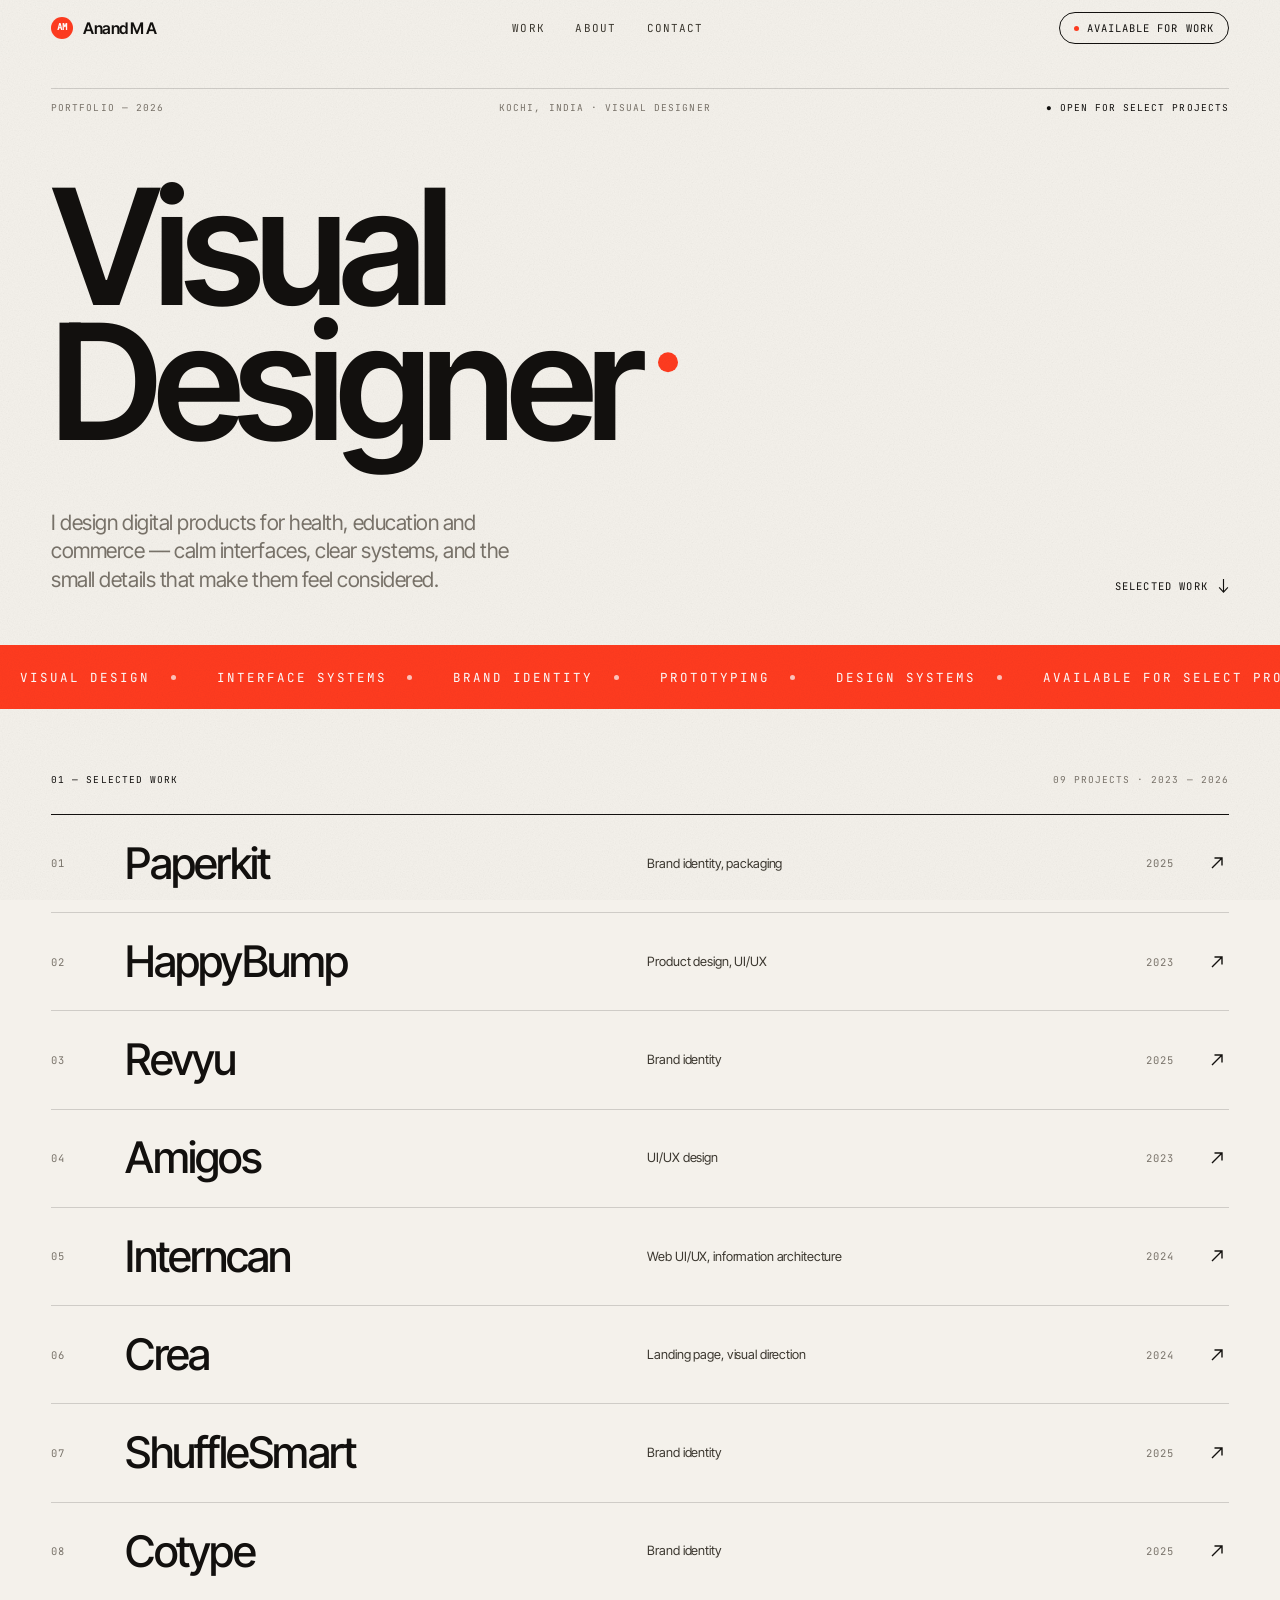
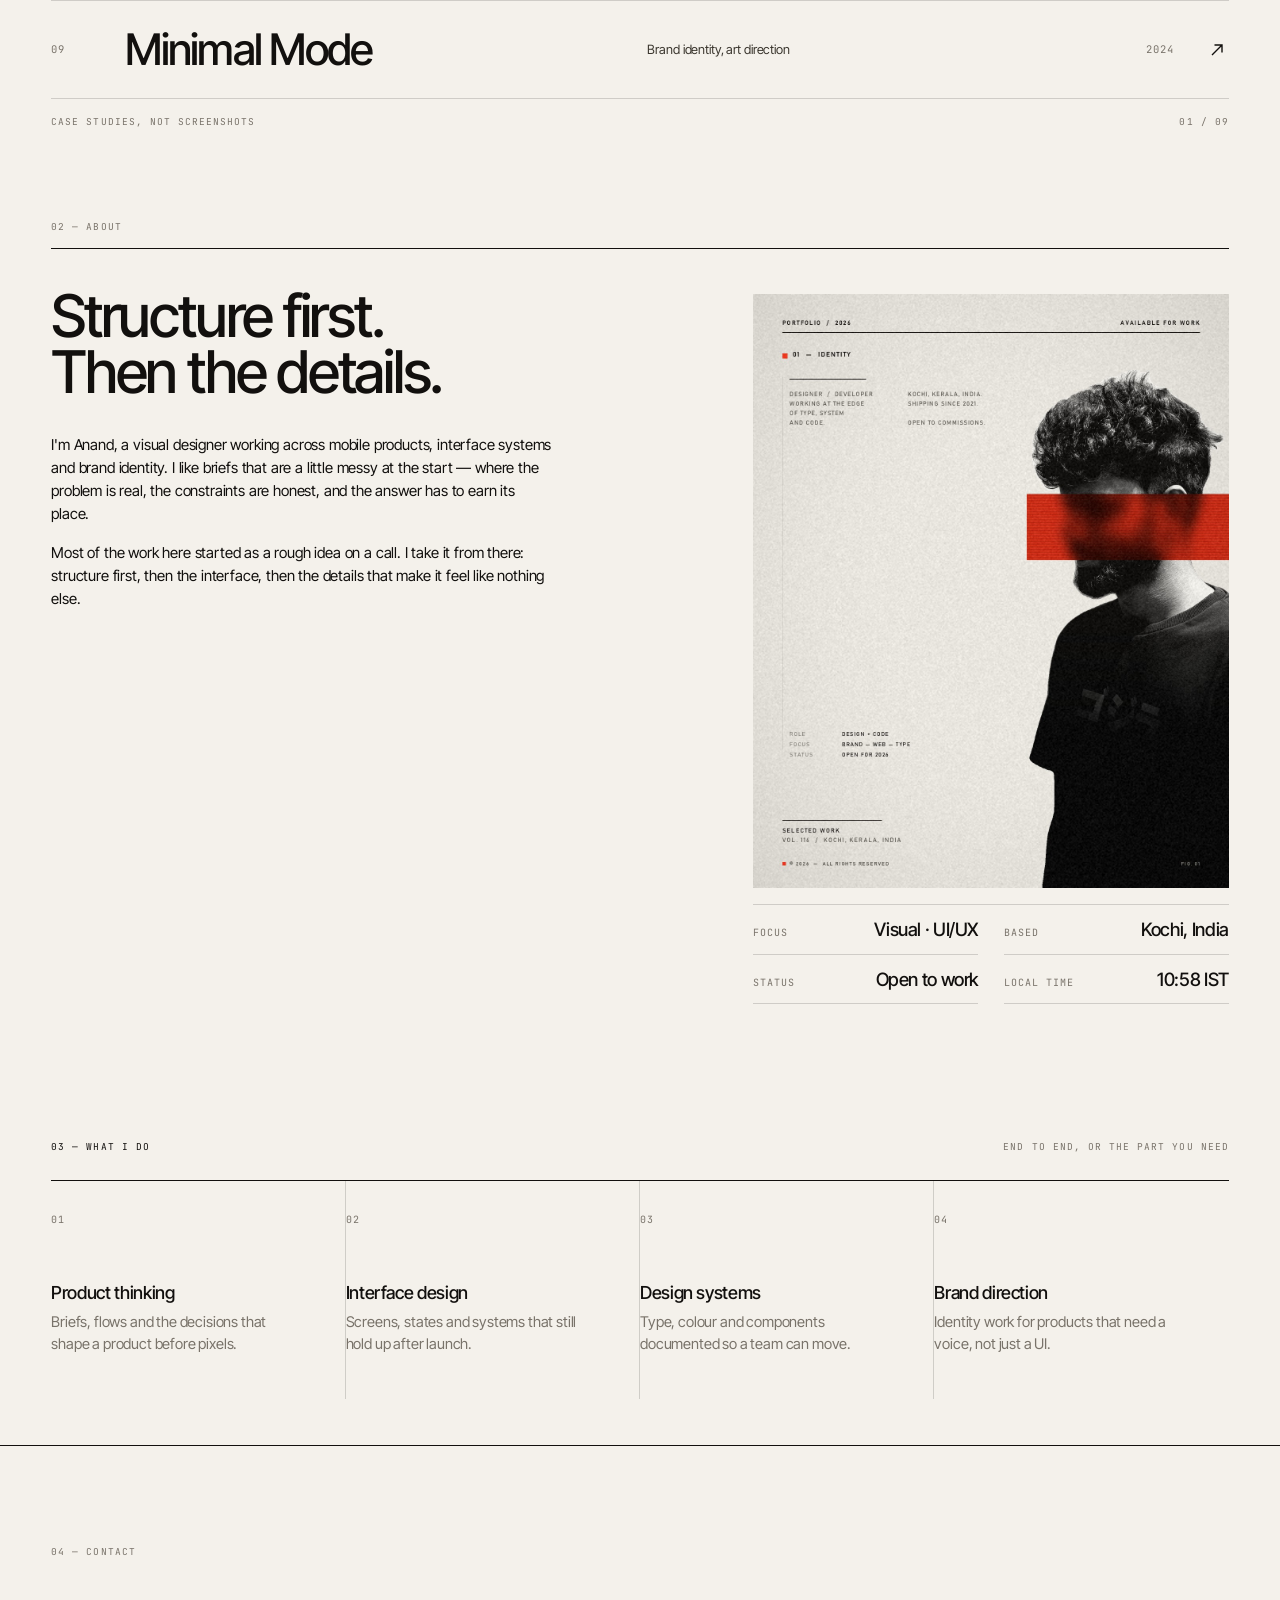
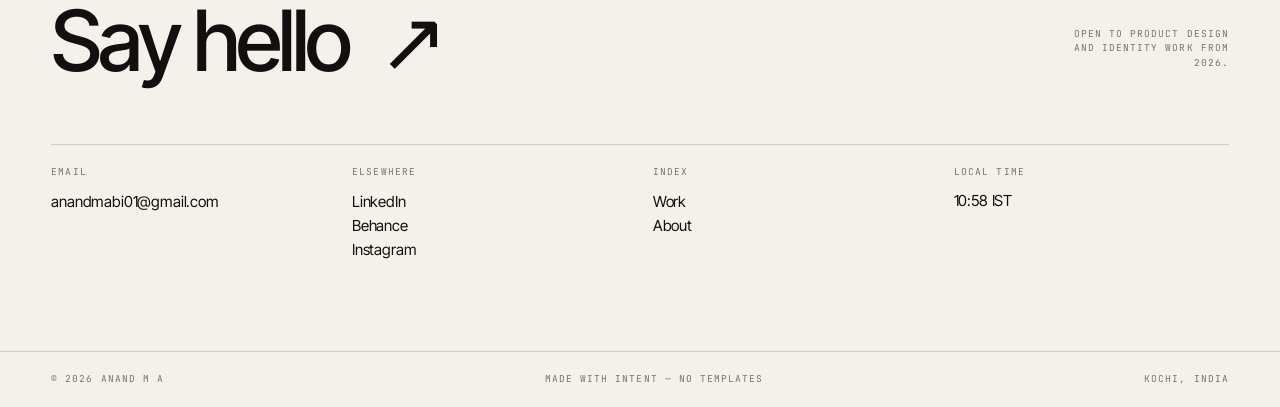
==== index.html @ 8d5a1444 "v0" ====
<!DOCTYPE html>
<html lang="en">
<head>
<meta charset="utf-8">
<meta name="viewport" content="width=device-width,initial-scale=1">
<title>Anand M A — Visual Designer</title>
<meta name="description" content="Visual designer working across mobile products, interface systems and brand identity.">
<meta property="og:title" content="Anand M A — Visual Designer">
<meta property="og:description" content="Visual designer working across mobile products, interface systems and brand identity.">
<meta property="og:type" content="website">
<link rel="stylesheet" href="css/styles.css">
</head>
<body data-page="home">
<div class="progress" aria-hidden="true"></div>

<header class="site-head">
  <div class="wrap site-head__in">
    <a class="brand" href="index.html" aria-label="Anand M A — home">
      <span class="brand__mark"><span>AM</span></span>
      <span>Anand M A</span>
    </a>
    <nav class="nav" aria-label="Primary"><a href="#work">Work</a><a href="#about">About</a><a href="#contact">Contact</a></nav>
    <div class="site-head__right">
      <a class="head-cta" href="mailto:anandmabi01@gmail.com"><i></i>Available for work</a>
    </div>
  </div>
</header>

<main>
  <section class="hero">
    <div class="wrap">
      <div class="hero__meta">
        <span class="mono">Portfolio — 2026</span>
        <span class="mono">Kochi, India · Visual Designer</span>
        <span class="mono mono--ink">● Open for select projects</span>
      </div>
      <div class="hero__body">
        <h1 class="h1 hero__title" data-reveal>
          <span class="line">Visual</span>
          <span class="line line--2">Designer<span class="dot"></span></span>
        </h1>
        <div class="hero__aside">
          <p class="hero__para lede dim" data-reveal data-delay="1">
            I design digital products for health, education and commerce — calm interfaces,
            clear systems, and the small details that make them feel considered.
          </p>
          <a class="hero__scroll" href="#work" data-reveal data-delay="2">
            Selected work
            <svg viewBox="0 0 12 16" fill="none" stroke="currentColor" stroke-width="1.3" aria-hidden="true"><path d="M6 0v14M1 9.5 6 15l5-5.5"/></svg>
          </a>
        </div>
      </div>
    </div>
    <div class="band" aria-hidden="true">
      <div class="band__in"><div class="marquee"><span>Visual design</span><span>Interface systems</span><span>Brand identity</span><span>Prototyping</span><span>Design systems</span><span>Available for select projects</span></div></div>
    </div>
  </section>

  <section class="work" id="work">
    <div class="wrap">
      <div class="section-head">
        <span class="mono mono--ink">01 — Selected work</span>
        <span class="mono">09 projects · 2023 — 2026</span>
      </div>
      <div class="index">
      <a class="index__row" href="work/paperkit.html" data-preview="img/paperkit/01.jpg" data-preview-tag="Paperkit — 2025">
        <span class="index__num">01</span>
        <span class="index__title">Paperkit</span>
        <span class="index__disc">Brand identity, packaging</span>
        <span class="index__year">2025</span>
        <span class="index__arrow"><svg viewBox="0 0 16 16" fill="none" stroke="currentColor" stroke-width="1.4" aria-hidden="true"><path d="M3 13 13 3M5.5 3H13v7.5"/></svg></span>
      </a>
      <a class="index__row" href="work/happybump.html" data-preview="img/happybump/01.jpg" data-preview-tag="HappyBump — 2023">
        <span class="index__num">02</span>
        <span class="index__title">HappyBump</span>
        <span class="index__disc">Product design, UI/UX</span>
        <span class="index__year">2023</span>
        <span class="index__arrow"><svg viewBox="0 0 16 16" fill="none" stroke="currentColor" stroke-width="1.4" aria-hidden="true"><path d="M3 13 13 3M5.5 3H13v7.5"/></svg></span>
      </a>
      <a class="index__row" href="work/revyu.html" data-preview="img/revyu/01.jpg" data-preview-tag="Revyu — 2025">
        <span class="index__num">03</span>
        <span class="index__title">Revyu</span>
        <span class="index__disc">Brand identity</span>
        <span class="index__year">2025</span>
        <span class="index__arrow"><svg viewBox="0 0 16 16" fill="none" stroke="currentColor" stroke-width="1.4" aria-hidden="true"><path d="M3 13 13 3M5.5 3H13v7.5"/></svg></span>
      </a>
      <a class="index__row" href="work/amigos.html" data-preview="img/amigos/01.jpg" data-preview-tag="Amigos — 2023">
        <span class="index__num">04</span>
        <span class="index__title">Amigos</span>
        <span class="index__disc">UI/UX design</span>
        <span class="index__year">2023</span>
        <span class="index__arrow"><svg viewBox="0 0 16 16" fill="none" stroke="currentColor" stroke-width="1.4" aria-hidden="true"><path d="M3 13 13 3M5.5 3H13v7.5"/></svg></span>
      </a>
      <a class="index__row" href="work/interncan.html" data-preview="img/interncan/01.jpg" data-preview-tag="Interncan — 2024">
        <span class="index__num">05</span>
        <span class="index__title">Interncan</span>
        <span class="index__disc">Web UI/UX, information architecture</span>
        <span class="index__year">2024</span>
        <span class="index__arrow"><svg viewBox="0 0 16 16" fill="none" stroke="currentColor" stroke-width="1.4" aria-hidden="true"><path d="M3 13 13 3M5.5 3H13v7.5"/></svg></span>
      </a>
      <a class="index__row" href="work/crea.html" data-preview="img/crea/01.jpg" data-preview-tag="Crea — 2024">
        <span class="index__num">06</span>
        <span class="index__title">Crea</span>
        <span class="index__disc">Landing page, visual direction</span>
        <span class="index__year">2024</span>
        <span class="index__arrow"><svg viewBox="0 0 16 16" fill="none" stroke="currentColor" stroke-width="1.4" aria-hidden="true"><path d="M3 13 13 3M5.5 3H13v7.5"/></svg></span>
      </a>
      <a class="index__row" href="work/shufflesmart.html" data-preview="img/shufflesmart/01.jpg" data-preview-tag="ShuffleSmart — 2025">
        <span class="index__num">07</span>
        <span class="index__title">ShuffleSmart</span>
        <span class="index__disc">Brand identity</span>
        <span class="index__year">2025</span>
        <span class="index__arrow"><svg viewBox="0 0 16 16" fill="none" stroke="currentColor" stroke-width="1.4" aria-hidden="true"><path d="M3 13 13 3M5.5 3H13v7.5"/></svg></span>
      </a>
      <a class="index__row" href="work/cotype.html" data-preview="img/cotype/01.jpg" data-preview-tag="Cotype — 2025">
        <span class="index__num">08</span>
        <span class="index__title">Cotype</span>
        <span class="index__disc">Brand identity</span>
        <span class="index__year">2025</span>
        <span class="index__arrow"><svg viewBox="0 0 16 16" fill="none" stroke="currentColor" stroke-width="1.4" aria-hidden="true"><path d="M3 13 13 3M5.5 3H13v7.5"/></svg></span>
      </a>
      <a class="index__row" href="work/minimal-mode.html" data-preview="img/minimal-mode/01.jpg" data-preview-tag="Minimal Mode — 2024">
        <span class="index__num">09</span>
        <span class="index__title">Minimal Mode</span>
        <span class="index__disc">Brand identity, art direction</span>
        <span class="index__year">2024</span>
        <span class="index__arrow"><svg viewBox="0 0 16 16" fill="none" stroke="currentColor" stroke-width="1.4" aria-hidden="true"><path d="M3 13 13 3M5.5 3H13v7.5"/></svg></span>
      </a>
      </div>
      <div class="index__foot">
        <span class="mono">Case studies, not screenshots</span>
        <span class="mono">01 / 09</span>
      </div>
    </div>
  </section>

  <section class="section" id="about">
    <div class="wrap">
      <div class="about">
        <div class="about__label mono">02 — About</div>
        <div class="about__main">
          <h2 class="h2" data-reveal>Structure first.<br>Then the details.</h2>
          <div style="max-width:56ch;margin-top:clamp(20px,2.6vw,34px)" data-reveal data-delay="1">
            <p>I&#x27;m Anand, a visual designer working across mobile products, interface systems and brand identity. I like briefs that are a little messy at the start — where the problem is real, the constraints are honest, and the answer has to earn its place.</p><p>Most of the work here started as a rough idea on a call. I take it from there: structure first, then the interface, then the details that make it feel like nothing else.</p>
          </div>
        </div>
        <aside class="about__side">
          <figure class="about__portrait" data-reveal>
            <img src="img/portrait.jpg" alt="Portrait of Anand M A" width="1200" height="1500" loading="lazy" decoding="async">
          </figure>
          <div class="stats">
            <div class="stat"><span>Focus</span><b>Visual · UI/UX</b></div>
            <div class="stat"><span>Based</span><b>Kochi, India</b></div>
            <div class="stat"><span>Status</span><b>Open to work</b></div>
            <div class="stat"><span>Local time</span><b data-clock>—</b></div>
          </div>
        </aside>
      </div>
    </div>
  </section>

  <section class="section section--tight">
    <div class="wrap">
      <div class="section-head">
        <span class="mono mono--ink">03 — What I do</span>
        <span class="mono">End to end, or the part you need</span>
      </div>
      <div class="caps">
      <article class="cap" data-reveal>
        <span class="cap__num">01</span>
        <div><h3>Product thinking</h3><p>Briefs, flows and the decisions that shape a product before pixels.</p></div>
      </article>
      <article class="cap" data-reveal>
        <span class="cap__num">02</span>
        <div><h3>Interface design</h3><p>Screens, states and systems that still hold up after launch.</p></div>
      </article>
      <article class="cap" data-reveal>
        <span class="cap__num">03</span>
        <div><h3>Design systems</h3><p>Type, colour and components documented so a team can move.</p></div>
      </article>
      <article class="cap" data-reveal>
        <span class="cap__num">04</span>
        <div><h3>Brand direction</h3><p>Identity work for products that need a voice, not just a UI.</p></div>
      </article></div>
    </div>
  </section>
</main>


<section class="contact" id="contact">
  <div class="wrap">
    <div class="contact__top">
      <div>
        <p class="mono">04 — Contact</p>
        <a class="contact__mail" href="mailto:anandmabi01@gmail.com">Say hello &nbsp;↗</a>
      </div>
      <p class="mono" style="max-width:26ch;text-align:right">Open to product design and identity work from 2026.</p>
    </div>
    <div class="contact__grid">
      <div class="contact__col"><h4>Email</h4><a href="mailto:anandmabi01@gmail.com">anandmabi01@gmail.com</a></div>
      <div class="contact__col"><h4>Elsewhere</h4><a href="#">LinkedIn</a><br><a href="#">Behance</a><br><a href="#">Instagram</a><br></div>
      <div class="contact__col"><h4>Index</h4><a href="index.html#work">Work</a><br><a href="index.html#about">About</a></div>
      <div class="contact__col"><h4>Local time</h4><p data-clock>—</p></div>
    </div>
  </div>
</section>


<footer class="site-foot wrap">
  <span class="mono">© <span data-year>2026</span> Anand M A</span>
  <span class="mono">Made with intent — no templates</span>
  <span class="mono">Kochi, India</span>
</footer>

<div class="preview" aria-hidden="true"><img alt=""><span class="preview__tag"></span></div>
<script src="js/site.js" defer></script>
</body>
</html>
---- css/styles.css ----
/* ============================================================
   Anand M A — portfolio
   Warm paper, hairline rules, oversized display type,
   mono micro-labels, one hard accent.
   ============================================================ */

/* ---------- fonts ---------- */
@font-face{font-family:'Inter Tight';src:url('../fonts/InterTight-400.woff2') format('woff2');font-weight:400;font-display:swap}
@font-face{font-family:'Inter Tight';src:url('../fonts/InterTight-500.woff2') format('woff2');font-weight:500;font-display:swap}
@font-face{font-family:'Inter Tight';src:url('../fonts/InterTight-600.woff2') format('woff2');font-weight:600;font-display:swap}
@font-face{font-family:'Inter Tight';src:url('../fonts/InterTight-700.woff2') format('woff2');font-weight:700;font-display:swap}
@font-face{font-family:'JB Mono';src:url('../fonts/JetBrainsMono-400.woff2') format('woff2');font-weight:400;font-display:swap}
@font-face{font-family:'JB Mono';src:url('../fonts/JetBrainsMono-500.woff2') format('woff2');font-weight:500;font-display:swap}

/* ---------- tokens ---------- */
:root{
  --paper:#F4F1EB;
  --paper-2:#EAE5DC;
  --ink:#12100E;
  --ink-soft:#3B372F;
  --muted:#79736A;
  --line:rgba(18,16,14,.16);
  --line-soft:rgba(18,16,14,.09);
  --accent:#FF3B1F;

  --display:'Inter Tight','Helvetica Neue',Helvetica,Arial,sans-serif;
  --mono:'JB Mono',ui-monospace,'SFMono-Regular',Menlo,Consolas,monospace;

  --gutter:clamp(18px,4vw,64px);
  --maxw:1720px;
  --rule:1px;

  --ease:cubic-bezier(.22,.61,.36,1);
  --ease-out:cubic-bezier(.16,1,.3,1);
}

*,*::before,*::after{box-sizing:border-box}
html{-webkit-text-size-adjust:100%}
html:focus-within{scroll-behavior:smooth}
body{
  margin:0;background:var(--paper);color:var(--ink);
  font-family:var(--display);font-weight:400;font-size:clamp(15px,1.02vw,17px);
  line-height:1.55;letter-spacing:-.011em;
  -webkit-font-smoothing:antialiased;-moz-osx-font-smoothing:grayscale;
  overflow-x:hidden;
}
/* paper grain */
body::after{
  content:"";position:fixed;inset:0;z-index:9999;pointer-events:none;opacity:.32;
  background-image:url("data:image/svg+xml,%3Csvg xmlns='http://www.w3.org/2000/svg' width='180' height='180'%3E%3Cfilter id='n'%3E%3CfeTurbulence type='fractalNoise' baseFrequency='.82' numOctaves='3' stitchTiles='stitch'/%3E%3CfeColorMatrix type='saturate' values='0'/%3E%3C/filter%3E%3Crect width='180' height='180' filter='url(%23n)' opacity='.34'/%3E%3C/svg%3E");
  mix-blend-mode:multiply;
}
img{display:block;max-width:100%;height:auto}
a{color:inherit;text-decoration:none}
::selection{background:var(--accent);color:#fff}
a:focus-visible,button:focus-visible{outline:2px solid var(--accent);outline-offset:4px}
section[id]{scroll-margin-top:clamp(64px,5vw,84px)}

/* ---------- type helpers ---------- */
.mono{
  font-family:var(--mono);font-size:clamp(9.5px,.72vw,11px);font-weight:400;
  letter-spacing:.11em;text-transform:uppercase;color:var(--muted);
  font-variant-numeric:tabular-nums;
}
.mono--ink{color:var(--ink)}
.h1{font-size:clamp(3.6rem,12.6vw,11.5rem);line-height:.84;letter-spacing:-.052em;font-weight:600;margin:0}
.h2{font-size:clamp(2.1rem,4.6vw,4.2rem);line-height:.95;letter-spacing:-.038em;font-weight:500;margin:0}
.h3{font-size:clamp(1.4rem,2.1vw,2rem);line-height:1.1;letter-spacing:-.028em;font-weight:500;margin:0}
.lede{font-size:clamp(1.15rem,1.65vw,1.55rem);line-height:1.35;letter-spacing:-.022em;font-weight:400;margin:0}
.body{font-size:clamp(.98rem,1.02vw,1.06rem);line-height:1.6;color:var(--ink-soft);margin:0}
.dim{color:var(--muted)}

/* ---------- layout ---------- */
.wrap{width:100%;max-width:var(--maxw);margin:0 auto;padding-inline:var(--gutter)}
.grid{display:grid;grid-template-columns:repeat(12,1fr);gap:clamp(12px,1.4vw,24px)}
.rule{height:var(--rule);background:var(--line);border:0;margin:0;width:100%}
.section{padding-block:clamp(56px,7vw,120px)}
.section--tight{padding-block:clamp(32px,3.6vw,60px)}
.section-head{display:flex;align-items:baseline;justify-content:space-between;gap:24px;padding-bottom:clamp(18px,2vw,34px)}

/* ---------- header ---------- */
.site-head{
  position:sticky;top:0;z-index:100;
  background:color-mix(in srgb,var(--paper) 92%,transparent);
  backdrop-filter:blur(14px) saturate(120%);
  border-bottom:var(--rule) solid transparent;
  transition:border-color .4s var(--ease),background .4s var(--ease);
}
.site-head.is-scrolled{border-bottom-color:var(--line)}
.site-head__in{display:flex;align-items:center;justify-content:space-between;gap:clamp(12px,3vw,40px);height:clamp(56px,4.4vw,72px)}
.brand{display:flex;align-items:center;gap:10px;font-weight:600;letter-spacing:-.03em;font-size:1rem;white-space:nowrap}
.brand__mark{width:22px;height:22px;border-radius:50%;background:var(--accent);display:grid;place-items:center;flex:0 0 auto}
.brand__mark span{font-family:var(--mono);font-size:9px;color:#fff;letter-spacing:0}
.nav{display:flex;align-items:center;gap:clamp(16px,2.4vw,34px)}
.nav a{position:relative;font-family:var(--mono);font-size:11px;letter-spacing:.1em;text-transform:uppercase;color:var(--ink-soft);transition:color .25s}
.nav a::after{content:"";position:absolute;left:0;bottom:-4px;width:100%;height:1px;background:currentColor;transform:scaleX(0);transform-origin:right;transition:transform .45s var(--ease-out)}
.nav a:hover{color:var(--ink)}
.nav a:hover::after{transform:scaleX(1);transform-origin:left}
.head-cta{display:inline-flex;align-items:center;gap:8px;border:var(--rule) solid var(--ink);border-radius:999px;padding:7px 14px;font-family:var(--mono);font-size:10.5px;letter-spacing:.1em;text-transform:uppercase;transition:background .3s var(--ease),color .3s var(--ease)}
.head-cta:hover{background:var(--ink);color:var(--paper)}
.head-cta i{width:5px;height:5px;border-radius:50%;background:var(--accent);display:block}
.site-head__right{display:flex;align-items:center;gap:clamp(14px,2vw,28px)}

/* scroll progress */
.progress{position:fixed;top:0;left:0;height:2px;background:var(--accent);z-index:200;width:0;transform-origin:0 50%}

/* ---------- hero ---------- */
.hero{padding-top:clamp(20px,2.4vw,34px)}
.hero__meta{display:flex;justify-content:space-between;gap:20px;padding-block:12px;border-top:var(--rule) solid var(--line)}
.hero__body{padding-block:clamp(28px,4vw,64px) 0;display:grid;grid-template-columns:1fr;gap:clamp(34px,4.6vw,68px)}
.hero__title{position:relative}
.hero__title .line{display:block}
.hero__title .line--2{display:flex;align-items:baseline;gap:clamp(10px,1.6vw,26px)}
.hero__title .dot{width:clamp(12px,1.6vw,26px);height:clamp(12px,1.6vw,26px);border-radius:50%;background:var(--accent);flex:0 0 auto;transform:translateY(-.42em)}
.hero__sub{max-width:34ch}
.hero__aside{display:flex;flex-wrap:wrap;align-items:flex-end;justify-content:space-between;gap:24px}
.hero__para{max-width:42ch}
.hero__scroll{display:inline-flex;align-items:center;gap:10px;font-family:var(--mono);font-size:10.5px;letter-spacing:.11em;text-transform:uppercase}
.hero__scroll svg{width:11px;height:14px;animation:nudge 2.4s var(--ease) infinite}
@keyframes nudge{0%,100%{transform:translateY(0)}50%{transform:translateY(4px)}}

/* accent band + marquee */
.band{background:var(--accent);color:#fff;overflow:hidden;margin-top:clamp(28px,4vw,56px)}
.band__in{display:flex;align-items:center;height:clamp(46px,5vw,74px)}
.marquee{display:flex;width:max-content;animation:slide 42s linear infinite}
.marquee span{font-family:var(--mono);font-size:clamp(10px,1vw,12.5px);letter-spacing:.16em;text-transform:uppercase;padding-inline:clamp(14px,1.6vw,26px);white-space:nowrap;display:flex;align-items:center;gap:clamp(14px,1.6vw,26px)}
.marquee span::after{content:"";width:5px;height:5px;border-radius:50%;background:currentColor;opacity:.7;display:block}
@keyframes slide{from{transform:translate3d(0,0,0)}to{transform:translate3d(-50%,0,0)}}

/* ---------- work index ---------- */
.work{padding-block:clamp(40px,5vw,80px) 0}
.index{border-top:var(--rule) solid var(--ink)}
.index__row{
  position:relative;display:grid;
  grid-template-columns:clamp(34px,4.2vw,64px) minmax(0,1fr) minmax(0,.85fr) 80px 34px;
  align-items:center;gap:clamp(10px,1.6vw,28px);
  padding-block:clamp(18px,2.1vw,30px);
  border-bottom:var(--rule) solid var(--line);
  isolation:isolate;transition:color .35s var(--ease),padding .45s var(--ease-out);
}
.index__row>*{position:relative;z-index:2}
.index__row::before{
  content:"";position:absolute;inset:0;background:var(--ink);z-index:1;
  transform:scaleY(0);transform-origin:bottom;transition:transform .42s var(--ease-out);
}
.index__row:hover{color:var(--paper);padding-inline:clamp(8px,1vw,18px)}
.index__row:hover::before{transform:scaleY(1)}
.index__row:hover .mono,.index__row:hover .index__disc{color:rgba(244,241,235,.62)}
.index__num{font-family:var(--mono);font-size:10.5px;letter-spacing:.1em;color:var(--muted);transition:color .35s}
.index__title{font-size:clamp(1.5rem,3.4vw,3rem);line-height:1;letter-spacing:-.04em;font-weight:500;transition:transform .45s var(--ease-out)}
.index__row:hover .index__title{transform:translateX(6px)}
.index__disc{font-size:clamp(.8rem,.92vw,.95rem);color:var(--ink-soft);letter-spacing:-.01em;transition:color .35s}
.index__year{font-family:var(--mono);font-size:10.5px;letter-spacing:.1em;text-align:right;color:var(--muted);transition:color .35s}
.index__arrow{justify-self:end;width:24px;height:24px;display:grid;place-items:center;transition:transform .45s var(--ease-out)}
.index__arrow svg{width:16px;height:16px;overflow:visible}
.index__row:hover .index__arrow{transform:translate(4px,-4px)}
.index__foot{display:flex;justify-content:space-between;gap:20px;padding-top:16px}

/* cursor preview */
.preview{
  position:fixed;top:0;left:0;width:clamp(240px,26vw,400px);
  aspect-ratio:3/2;overflow:hidden;pointer-events:none;z-index:90;
  opacity:0;transform:translate3d(-50%,-50%,0) scale(.94);
  transition:opacity .35s var(--ease),transform .5s var(--ease-out);
  box-shadow:0 24px 60px -20px rgba(18,16,14,.35);
  background:var(--paper-2);
}
.preview img{width:100%;height:100%;object-fit:cover;object-position:center}
.preview.is-on{opacity:1;transform:translate3d(-50%,-50%,0) scale(1)}
.preview__tag{position:absolute;left:0;bottom:0;padding:6px 9px;background:var(--accent);color:#fff;font-family:var(--mono);font-size:9px;letter-spacing:.12em;text-transform:uppercase}

/* ---------- about ---------- */
.about{display:grid;grid-template-columns:repeat(12,1fr);gap:clamp(16px,2vw,32px);align-items:start}
.about__label{
  grid-column:1/span 12;display:flex;justify-content:space-between;align-items:baseline;gap:20px;
  border-bottom:var(--rule) solid var(--ink);padding-bottom:14px;margin-bottom:clamp(4px,1vw,14px);
}
.about__main{grid-column:1/span 6}
.about__side{grid-column:8/span 5;padding-top:6px}
.about__main p+p{margin-top:1em}
.about__portrait{
  position:relative;aspect-ratio:4/5;background:var(--ink);color:var(--paper);
  overflow:hidden;margin:0 0 16px;
}
.about__portrait img{display:block;width:100%;height:100%;object-fit:cover;object-position:center}
.stats{display:grid;grid-template-columns:1fr 1fr;gap:0 clamp(16px,2vw,28px);border-top:var(--rule) solid var(--line)}
.stat{display:flex;align-items:baseline;justify-content:space-between;gap:14px;padding-block:10px;border-bottom:var(--rule) solid var(--line)}
.stat b{font-size:1.15rem;font-weight:500;letter-spacing:-.02em}
.stat span{font-family:var(--mono);font-size:10px;letter-spacing:.1em;text-transform:uppercase;color:var(--muted)}

/* ---------- capabilities ---------- */
.caps{border-top:var(--rule) solid var(--ink);display:grid;grid-template-columns:repeat(12,1fr)}
.cap{grid-column:span 3;padding-block:clamp(20px,2.4vw,34px);padding-right:20px;border-right:var(--rule) solid var(--line);display:flex;flex-direction:column;gap:clamp(24px,4vw,58px);min-height:clamp(170px,17vw,240px)}
.cap:last-child{border-right:0}
.cap__num{font-family:var(--mono);font-size:10px;letter-spacing:.1em;color:var(--muted)}
.cap h3{font-size:clamp(1.05rem,1.4vw,1.35rem);font-weight:500;letter-spacing:-.02em;margin:0 0 6px}
.cap p{margin:0;font-size:.92rem;line-height:1.45;color:var(--muted);max-width:26ch}

/* ---------- contact ---------- */
.contact{padding-block:clamp(56px,7vw,110px);border-top:var(--rule) solid var(--ink)}
.contact__top{display:flex;justify-content:space-between;align-items:flex-end;gap:24px;flex-wrap:wrap}
.contact__mail{display:inline-block;font-size:clamp(2rem,6.6vw,6rem);line-height:.95;letter-spacing:-.045em;font-weight:500;position:relative;margin-top:clamp(18px,2.4vw,34px)}
.contact__mail::after{content:"";position:absolute;left:0;bottom:-.06em;width:100%;height:2px;background:var(--accent);transform:scaleX(0);transform-origin:right;transition:transform .6s var(--ease-out)}
.contact__mail:hover::after{transform:scaleX(1);transform-origin:left}
.contact__grid{display:grid;grid-template-columns:repeat(12,1fr);gap:clamp(14px,2vw,30px);margin-top:clamp(36px,5vw,72px);border-top:var(--rule) solid var(--line);padding-top:20px}
.contact__col{grid-column:span 3}
.contact__col h4{margin:0 0 10px;font-family:var(--mono);font-size:9.5px;letter-spacing:.12em;text-transform:uppercase;color:var(--muted);font-weight:400}
.contact__col a,.contact__col p{margin:0;font-size:.95rem;line-height:1.5}
.contact__col a{display:inline-block;transition:opacity .25s}
.contact__col a:hover{opacity:.55}
.site-foot{display:flex;justify-content:space-between;gap:16px;flex-wrap:wrap;padding-block:20px;border-top:var(--rule) solid var(--line)}

/* ============================================================
   CASE STUDY
   ============================================================ */
.case-hero{padding-top:clamp(18px,2vw,28px)}
.case-back{display:inline-flex;align-items:center;gap:8px;padding-block:12px}
.case-back svg{transition:transform .4s var(--ease-out)}
.case-back:hover svg{transform:translateX(-4px)}
.case-head{display:grid;grid-template-columns:minmax(0,7fr) minmax(0,4fr);gap:clamp(16px,3vw,48px);align-items:end;margin-top:clamp(18px,2.6vw,38px)}
.case-hero__title{font-size:clamp(2.6rem,6vw,5.6rem);line-height:.88;letter-spacing:-.045em;font-weight:600;margin:0}
.case-hero__top{display:flex;justify-content:space-between;align-items:baseline;gap:20px;margin-top:clamp(10px,1.4vw,18px)}
.case-hero__lede{max-width:34ch;font-size:clamp(1rem,1.15vw,1.2rem);line-height:1.4;letter-spacing:-.015em;margin:0;color:var(--ink-soft)}
.case-hero__lede em{font-style:normal;color:var(--muted)}
.case-specs{display:grid;grid-template-columns:repeat(5,1fr);gap:clamp(10px,1.4vw,24px);margin-top:clamp(26px,3.2vw,44px);border-top:var(--rule) solid var(--ink);padding-top:14px}
.case-specs div{display:flex;flex-direction:column;gap:6px}
.case-specs dt{font-family:var(--mono);font-size:9.5px;letter-spacing:.12em;text-transform:uppercase;color:var(--muted)}
.case-specs dd{margin:0;font-size:.95rem;line-height:1.35}

.cover{margin-top:clamp(30px,4vw,58px)}
.cover img{width:100%}

/* exported case-study spreads, stacked edge to edge */
.gallery{margin-top:clamp(34px,4.4vw,64px);background:#fff}
.gallery img{display:block;width:100%;height:auto}
.plate{position:relative;background:var(--paper-2);overflow:hidden}
.plate img{width:100%;height:100%;object-fit:cover;display:block}
.plate--bleed{margin-inline:calc(var(--gutter) * -1)}
.plate figcaption{display:flex;justify-content:space-between;gap:16px;padding-top:9px;font-family:var(--mono);font-size:9.5px;letter-spacing:.1em;text-transform:uppercase;color:var(--muted)}
.plate--framed{outline:var(--rule) solid var(--line-soft);outline-offset:-1px}

.case-section{display:grid;grid-template-columns:repeat(12,1fr);gap:clamp(14px,2vw,30px);padding-block:clamp(44px,6vw,96px);border-top:var(--rule) solid var(--line)}
.case-section:first-of-type{border-top:0}
.case-section__label{grid-column:1/span 3;position:sticky;top:96px;align-self:start;display:flex;flex-direction:column;gap:8px}
.case-section__body{grid-column:5/span 6}
.case-section__body>*+*{margin-top:1em}
.case-section__body p{font-size:clamp(1rem,1.12vw,1.14rem);line-height:1.62;color:var(--ink-soft);margin:0}
.case-section__body p+p{margin-top:1.1em}
.case-section__body h3{margin:0;font-size:clamp(1.7rem,3vw,2.6rem);line-height:1.02;letter-spacing:-.035em;font-weight:500}
.case-section--narrow .case-section__body{grid-column:5/span 5}
.case-section--wide .case-section__body{grid-column:1/span -1}

.pullquote{grid-column:2/span 10;font-size:clamp(1.6rem,3.6vw,3.4rem);line-height:1.06;letter-spacing:-.04em;font-weight:500;margin:0;padding-block:clamp(20px,3vw,40px)}
.pullquote span{color:var(--accent)}

.figure-stack{display:grid;gap:clamp(14px,2vw,30px);padding-block:clamp(20px,3vw,44px)}
.fig-pair{display:grid;grid-template-columns:1fr 1fr;gap:clamp(10px,1.4vw,22px)}
.fig-pair figcaption{padding-top:9px;font-family:var(--mono);font-size:9.5px;letter-spacing:.1em;text-transform:uppercase;color:var(--muted)}

.case-more{display:flex;align-items:center;justify-content:space-between;gap:20px;border-top:var(--rule) solid var(--ink);padding-block:clamp(24px,3vw,40px)}
.case-more__link{display:flex;align-items:center;gap:clamp(14px,2vw,28px);font-size:clamp(1.8rem,4.4vw,4rem);line-height:1;letter-spacing:-.045em;font-weight:500;transition:opacity .3s}
.case-more__link:hover{opacity:.6}
.case-more__link svg{width:clamp(20px,2.4vw,34px);height:auto;flex:0 0 auto;transition:transform .45s var(--ease-out)}
.case-more__link:hover svg{transform:translateX(6px)}

/* ---------- reveal ---------- */
[data-reveal]{opacity:0;transform:translateY(18px);transition:opacity .9s var(--ease-out),transform .9s var(--ease-out)}
[data-reveal].is-in{opacity:1;transform:none}
[data-reveal][data-delay="1"]{transition-delay:.08s}
[data-reveal][data-delay="2"]{transition-delay:.16s}
[data-reveal][data-delay="3"]{transition-delay:.24s}

@media (prefers-reduced-motion:reduce){
  *,*::before,*::after{animation-duration:.001ms!important;animation-iteration-count:1!important;transition-duration:.001ms!important}
  [data-reveal]{opacity:1;transform:none}
}

/* ---------- responsive ---------- */
@media (max-width:1100px){
  .about__main{grid-column:1/span 7}
  .about__side{grid-column:8/span 5}
  .cap{grid-column:span 6;border-right:0;border-bottom:var(--rule) solid var(--line)}
  .cap:nth-child(odd){border-right:var(--rule) solid var(--line)}
  .case-specs{grid-template-columns:repeat(3,1fr);row-gap:18px}
  .case-section__label{grid-column:1/span 12;position:static;flex-direction:row;gap:14px;align-items:baseline;margin-bottom:10px}
  .case-section__body,.case-section--narrow .case-section__body{grid-column:1/span 11}
  .pullquote{grid-column:1/span 12}
}
@media (max-width:820px){
  .case-head{grid-template-columns:1fr;gap:14px;align-items:start}
  .case-hero__lede{max-width:44ch}
  .hero__title .dot{display:none}
  .hero__aside{gap:18px}
  .about__main,.about__side{grid-column:1/span 12}
  .about__side{padding-top:24px}
  .about__portrait{aspect-ratio:4/5}
  .nav{display:none}
  .site-head__right .head-cta{display:none}
  .index__row{grid-template-columns:30px minmax(0,1fr) 26px;row-gap:4px}
  .index__disc{grid-column:2/span 1;font-size:.82rem}
  .index__year{display:none}
  .fig-pair{grid-template-columns:1fr}
  .case-specs{grid-template-columns:1fr 1fr}
  .contact__col{grid-column:span 6}
  .preview{display:none}
}
@media (max-width:560px){
  .cap{grid-column:span 12;border-right:0;min-height:0;gap:20px}
  .contact__col{grid-column:span 12}
  .hero__meta span:nth-child(2){display:none}
  .plate--bleed{margin-inline:calc(var(--gutter) * -.5)}
}
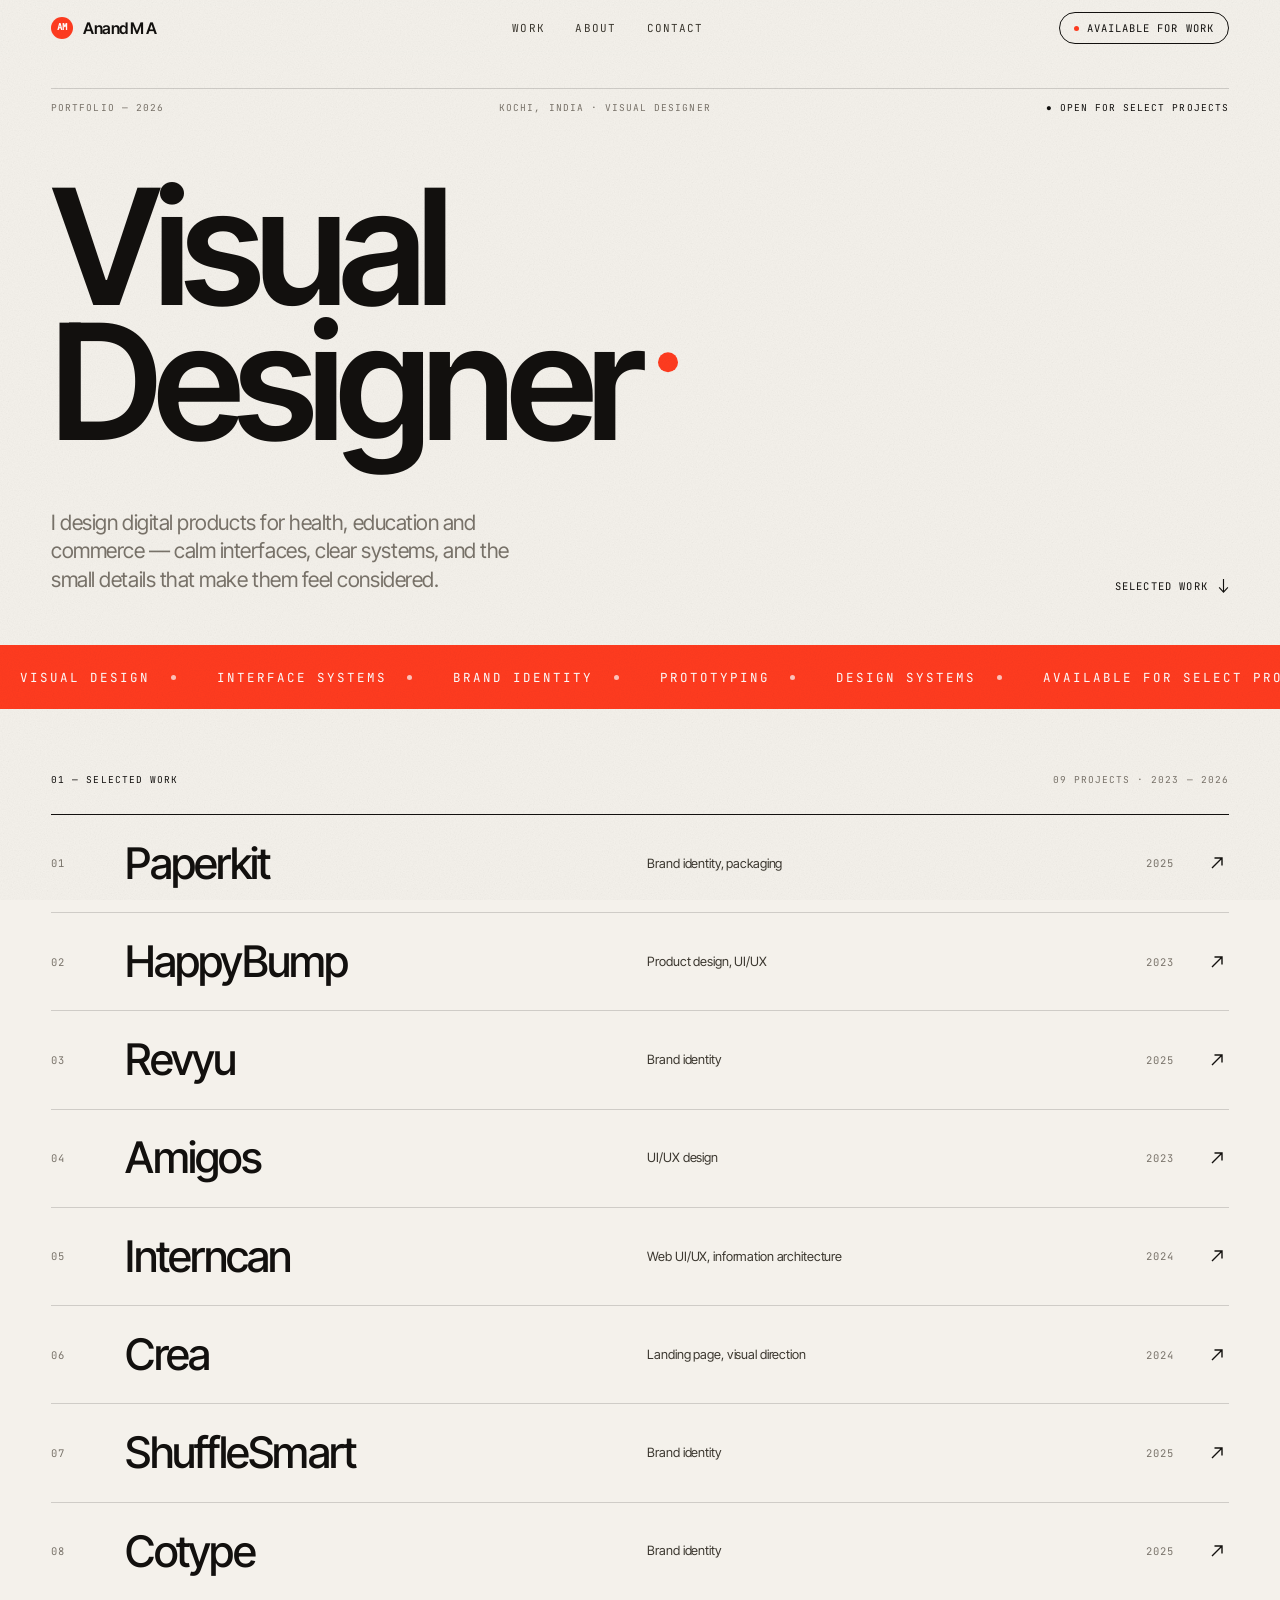
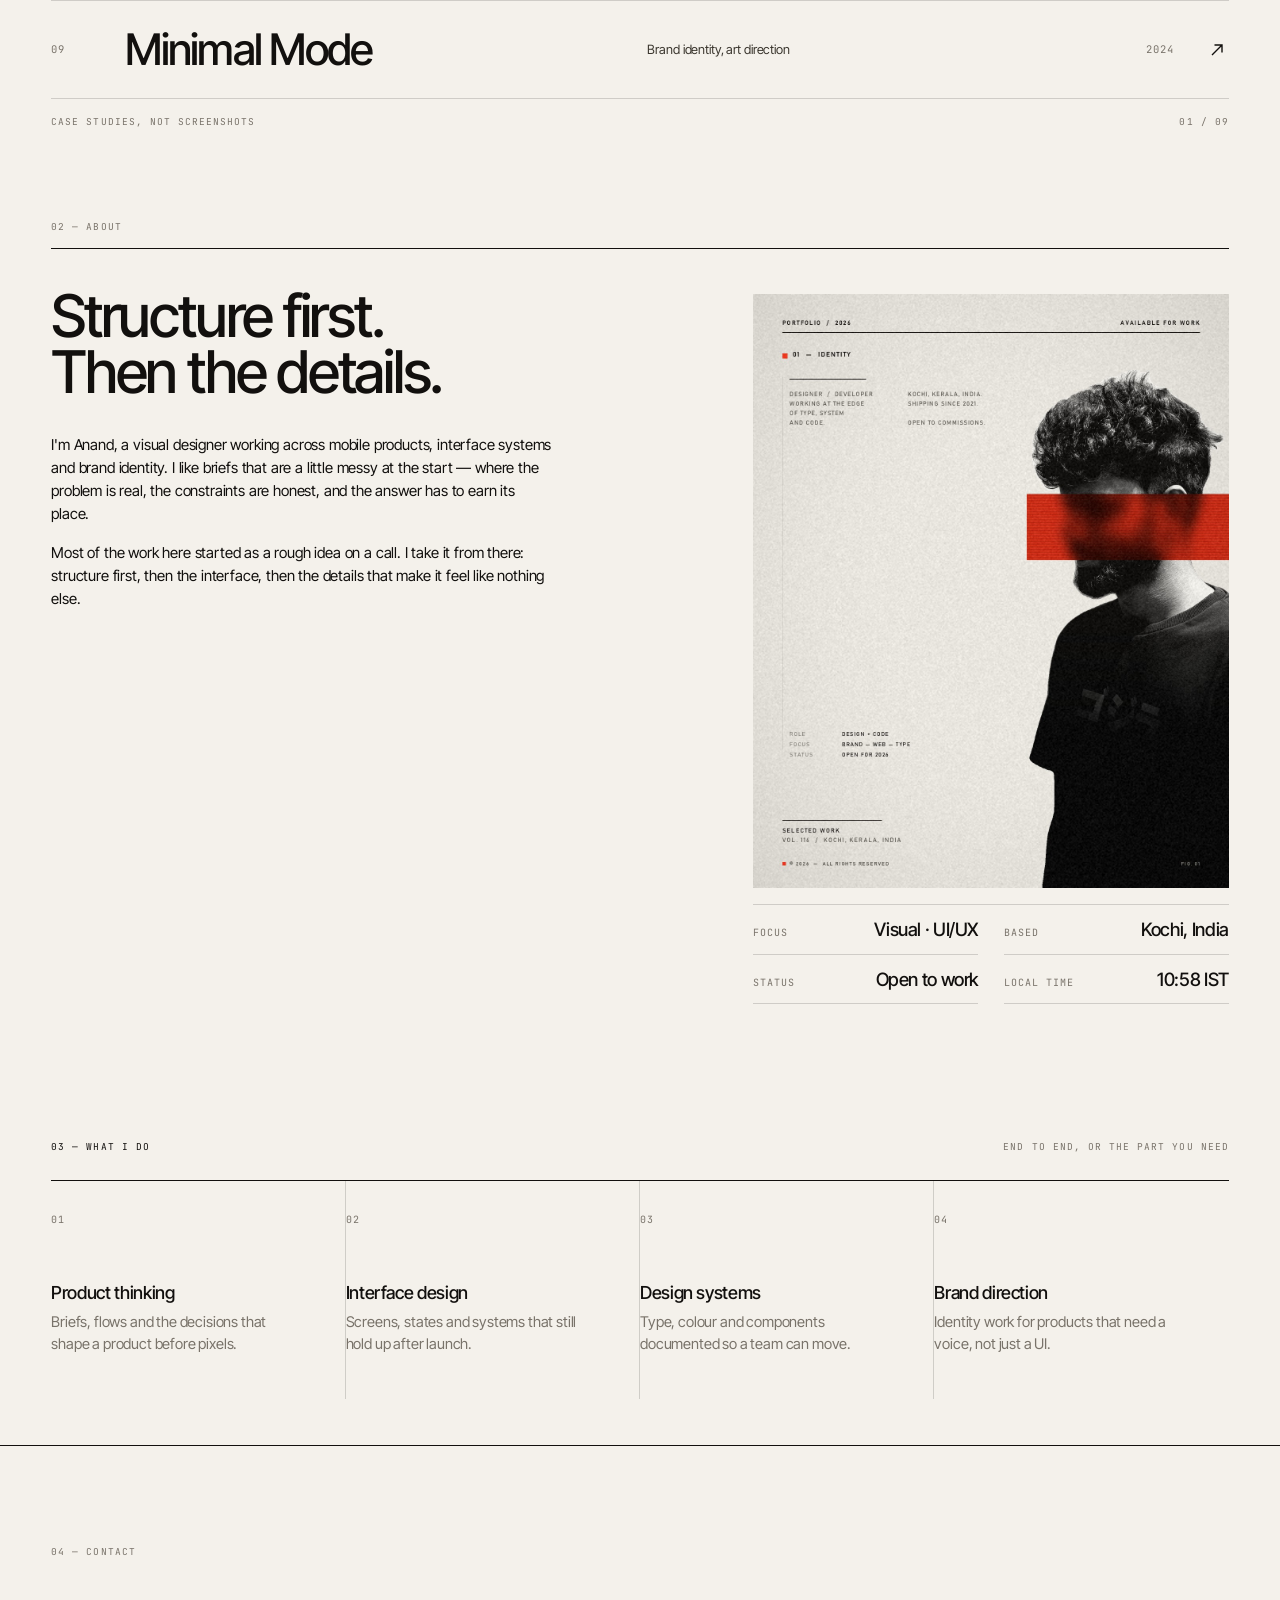
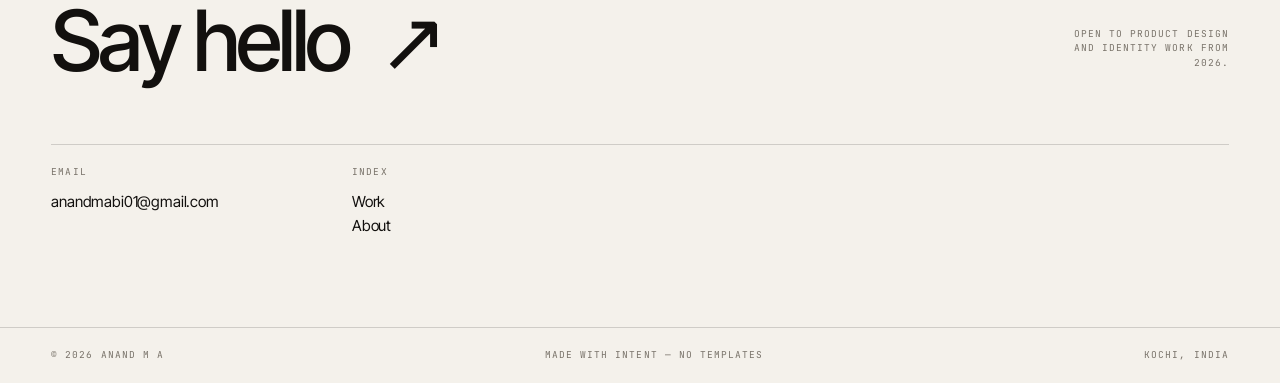
==== commit ceea952c: "removed social links and local time from footer" ====
--- a/index.html
+++ b/index.html
@@ -198,9 +198,7 @@
     </div>
     <div class="contact__grid">
       <div class="contact__col"><h4>Email</h4><a href="mailto:anandmabi01@gmail.com">anandmabi01@gmail.com</a></div>
-      <div class="contact__col"><h4>Elsewhere</h4><a href="#">LinkedIn</a><br><a href="#">Behance</a><br><a href="#">Instagram</a><br></div>
       <div class="contact__col"><h4>Index</h4><a href="index.html#work">Work</a><br><a href="index.html#about">About</a></div>
-      <div class="contact__col"><h4>Local time</h4><p data-clock>—</p></div>
     </div>
   </div>
 </section>
